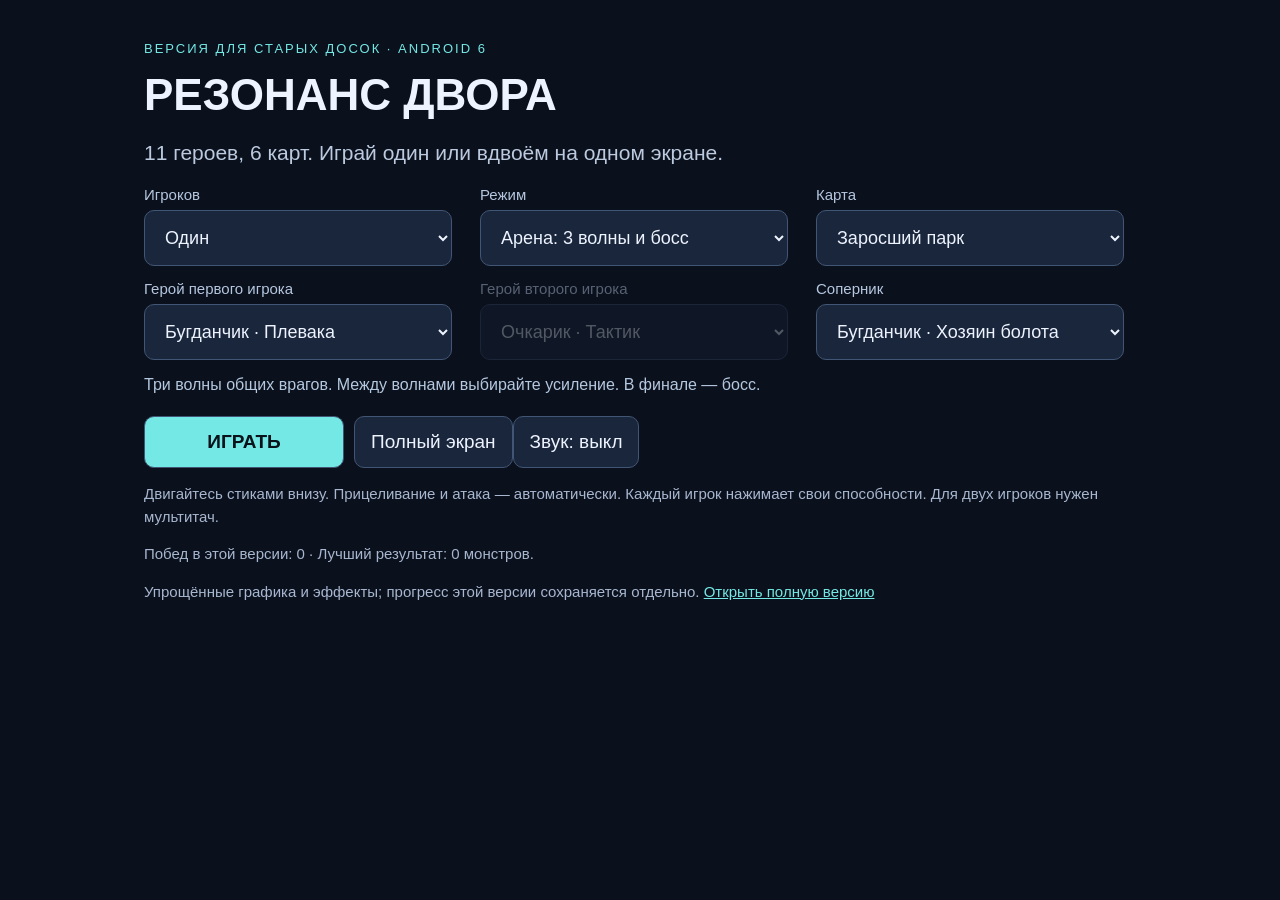
==== legacy/index.html @ 54c5effa "Add ES5 Canvas edition and route Android 6 away from WebAssembly" ====
<!doctype html>
<html lang="ru"><head><meta charset="utf-8"><meta name="viewport" content="width=device-width, initial-scale=1, maximum-scale=1, user-scalable=no"><title>Резонанс Двора — Android 6</title><link rel="icon" href="../favicon.png"><link rel="stylesheet" href="legacy.css?v=1"><script>window.onerror=function(message){var e=document.getElementById('startup');if(e){e.style.display='block';e.innerHTML='Не удалось запустить игру: '+String(message).replace(/[<>]/g,'');}return false;};</script></head>
<body>
<div id="startup">Открывается версия для старых досок…</div>
<div id="menu" class="screen"><div class="menu-card"><p class="eyebrow">ВЕРСИЯ ДЛЯ СТАРЫХ ДОСОК · ANDROID 6</p><h1>РЕЗОНАНС ДВОРА</h1><p class="intro">11 героев, 6 карт. Играй один или вдвоём на одном экране.</p>
<div class="row"><label>Игроков<select id="count"><option value="1">Один</option><option value="2">Двое</option></select></label><label>Режим<select id="mode"><option value="arena">Арена: 3 волны и босс</option></select></label><label>Карта<select id="map"></select></label></div>
<div class="row"><label>Герой первого игрока<select id="hero1"></select></label><label id="second-choice">Герой второго игрока<select id="hero2"></select></label><label>Соперник<select id="boss"></select></label></div>
<p id="mode-description"></p><p id="menu-error" class="warning"></p><button id="play" class="primary">ИГРАТЬ</button><button id="menu-fullscreen">Полный экран</button><button id="sound">Звук: выкл</button><p class="hint">Двигайтесь стиками внизу. Прицеливание и атака — автоматически. Каждый игрок нажимает свои способности. Для двух игроков нужен мультитач.</p><p id="record" class="hint"></p><p class="hint">Упрощённые графика и эффекты; прогресс этой версии сохраняется отдельно. <a href="../?engine=full">Открыть полную версию</a></p></div></div>
<canvas id="game" width="1280" height="720"></canvas>
<div id="dock" class="solo">
<div id="panel1" class="player-panel"><div id="status1" class="player-status">ИГРОК 1</div><div class="player-body"><div id="stick1" class="stick"><div class="knob"></div><span>ДВИЖЕНИЕ</span></div><div class="actions"><button id="skill1">Приём</button><button id="ult1">Ульта</button><button id="dash1">Рывок</button></div></div></div>
<div id="panel2" class="player-panel"><div id="status2" class="player-status">ИГРОК 2</div><div class="player-body"><div id="stick2" class="stick"><div class="knob"></div><span>ДВИЖЕНИЕ</span></div><div class="actions"><button id="skill2">Приём</button><button id="ult2">Ульта</button><button id="dash2">Рывок</button></div></div></div>
<div class="dock-tools"><button id="pause">Пауза</button><button id="fullscreen">Полный экран</button><button id="leave">В меню</button></div></div>
<div id="overlay" class="screen"><div class="modal-card"><h2 id="overlay-title"></h2><p id="overlay-text"></p><div id="overlay-buttons"></div></div></div>
<script src="data.js?v=1"></script><script src="legacy.js?v=1"></script>
</body></html>
---- legacy/legacy.css ----
html,body{margin:0;padding:0;width:100%;height:100%;overflow:hidden;background:#0b101d;color:#edf3ff;font-family:Arial,sans-serif;-webkit-user-select:none;user-select:none}*{box-sizing:border-box}button,select{font-family:Arial,sans-serif;font-size:19px;min-height:52px;border:1px solid #415674;border-radius:10px;background:#1a263c;color:#edf3ff;padding:10px 16px}button{cursor:pointer;-webkit-tap-highlight-color:transparent}button:active{background:#31516a}button:disabled{opacity:.4}button.primary{background:#73e8e4;color:#08121a;font-weight:bold}a{color:#73e8e4}.screen{position:fixed;top:0;left:0;width:100%;height:100%;z-index:10;overflow:auto;background:#0b101d;text-align:center}.menu-card{max-width:1040px;margin:0 auto;padding:28px 24px 18px;text-align:left}.eyebrow{font-size:13px;letter-spacing:2px;color:#73e8e4}h1{font-size:44px;margin:14px 0}h2{font-size:30px;color:#73e8e4}.intro{font-size:21px;color:#bbcade}.row{display:-webkit-flex;display:flex;gap:16px;margin:14px 0}.row label{display:block;-webkit-flex:1;flex:1;min-width:0;padding-right:12px;font-size:15px;color:#b5c7df}.row select{display:block;width:100%;margin-top:7px;font-size:18px;min-height:56px}.hint{font-size:15px;color:#a7b7cf;line-height:1.5}.warning{color:#ffcc78}#mode-description{min-height:24px;color:#b4c8df;font-size:16px}#play{min-width:200px;margin-right:10px}#game{position:fixed;display:none;padding:0;border:0;margin:0;touch-action:none}#startup{position:fixed;top:0;left:0;z-index:100;background:#283548;color:#fff;font-size:20px;padding:16px;width:100%}#dock{display:none;position:fixed;bottom:0;left:0;width:100%;padding:8px 16px;background:#111b2d;touch-action:none;border-top:1px solid #425674;text-align:center}#dock:after{content:'';display:block;clear:both}.player-panel{display:inline-block;vertical-align:top;width:47%;max-width:680px;padding:8px 12px;margin:0 7px;border:2px solid #73e8e4;border-radius:12px;text-align:left}#panel2{border-color:#ffcc78}#dock.solo .player-panel{width:100%;max-width:900px}#dock.solo #panel2{display:none}.player-status{font-size:18px;color:#73e8e4;height:30px;white-space:nowrap;overflow:hidden}#panel2 .player-status{color:#ffcc78}.player-body{display:-webkit-flex;display:flex;-webkit-align-items:center;align-items:center}.stick{width:140px;height:140px;border:2px solid #42627d;border-radius:70px;position:relative;display:inline-block;background:#172a3d;touch-action:none;-webkit-flex-shrink:0;flex-shrink:0}.knob{position:absolute;width:56px;height:56px;left:40px;top:40px;border:2px solid #73e8e4;border-radius:28px;background:#2d4d59;pointer-events:none}.stick span{position:absolute;bottom:8px;left:0;right:0;text-align:center;color:#aebed3;font-size:11px;pointer-events:none}#stick2 .knob{border-color:#ffcc78;background:#53452e}.actions{-webkit-flex:1;flex:1;padding-left:12px}.actions button{width:100%;display:block;min-height:44px;margin:3px 0;font-size:17px}.dock-tools{padding-top:7px}.dock-tools button{min-height:40px;font-size:16px;padding:5px 20px;margin:0 4px}#overlay{display:none;background:rgba(5,10,20,.93);z-index:20}.modal-card{max-width:800px;margin:12vh auto 0;padding:24px}.modal-card p{font-size:21px;line-height:1.5;color:#bdcce2}.modal-card button{margin:7px;min-height:64px;font-size:21px}.down{opacity:.45}@media(min-width:2600px){#dock{padding:14px 24px}.player-panel{max-width:930px;padding:14px 20px;margin:0 12px}.player-status{font-size:26px;height:42px}.stick{width:200px;height:200px;border-radius:100px}.knob{width:80px;height:80px;left:58px;top:58px;border-radius:40px}.stick span{font-size:17px;bottom:12px}.actions button{font-size:25px;min-height:63px;margin:4px 0}.dock-tools button{font-size:24px;min-height:58px}.menu-card{max-width:1500px;padding-top:70px}.row select{font-size:26px;min-height:78px}.row label{font-size:22px}h1{font-size:66px}.intro{font-size:30px}.hint,#mode-description{font-size:23px}.menu-card button{font-size:26px;min-height:74px}}@media(max-width:1000px){.menu-card{padding:16px}h1{font-size:32px}.row{margin:8px 0}.row select{font-size:14px;min-height:44px}.row label{font-size:12px}.intro{font-size:17px}.hint{font-size:12px}#dock{padding:5px}.player-panel{padding:5px;margin:0 2px;width:48%}.player-status{font-size:12px;height:22px}.stick{width:96px;height:96px;border-radius:48px}.knob{width:40px;height:40px;left:26px;top:26px;border-radius:20px}.stick span{font-size:8px;bottom:5px}.actions{padding-left:6px}.actions button{min-height:30px;font-size:12px;padding:4px}.dock-tools button{min-height:32px;font-size:12px;padding:5px 14px}.modal-card{margin-top:3vh}.modal-card p{font-size:16px}.modal-card button{min-height:44px;font-size:16px}}@media(max-width:550px){h1{font-size:27px}.row{display:block}.row label{margin-bottom:8px;padding-right:0}.menu-card{padding:14px}button{min-height:44px;font-size:15px}#play{min-width:140px}.player-body{display:block}.stick{display:block;margin:0 auto}.actions{padding-left:0}.player-panel{width:48%;margin:0 1px;padding:4px}.player-status{font-size:10px}.actions button{font-size:11px}.modal-card{padding:15px}}
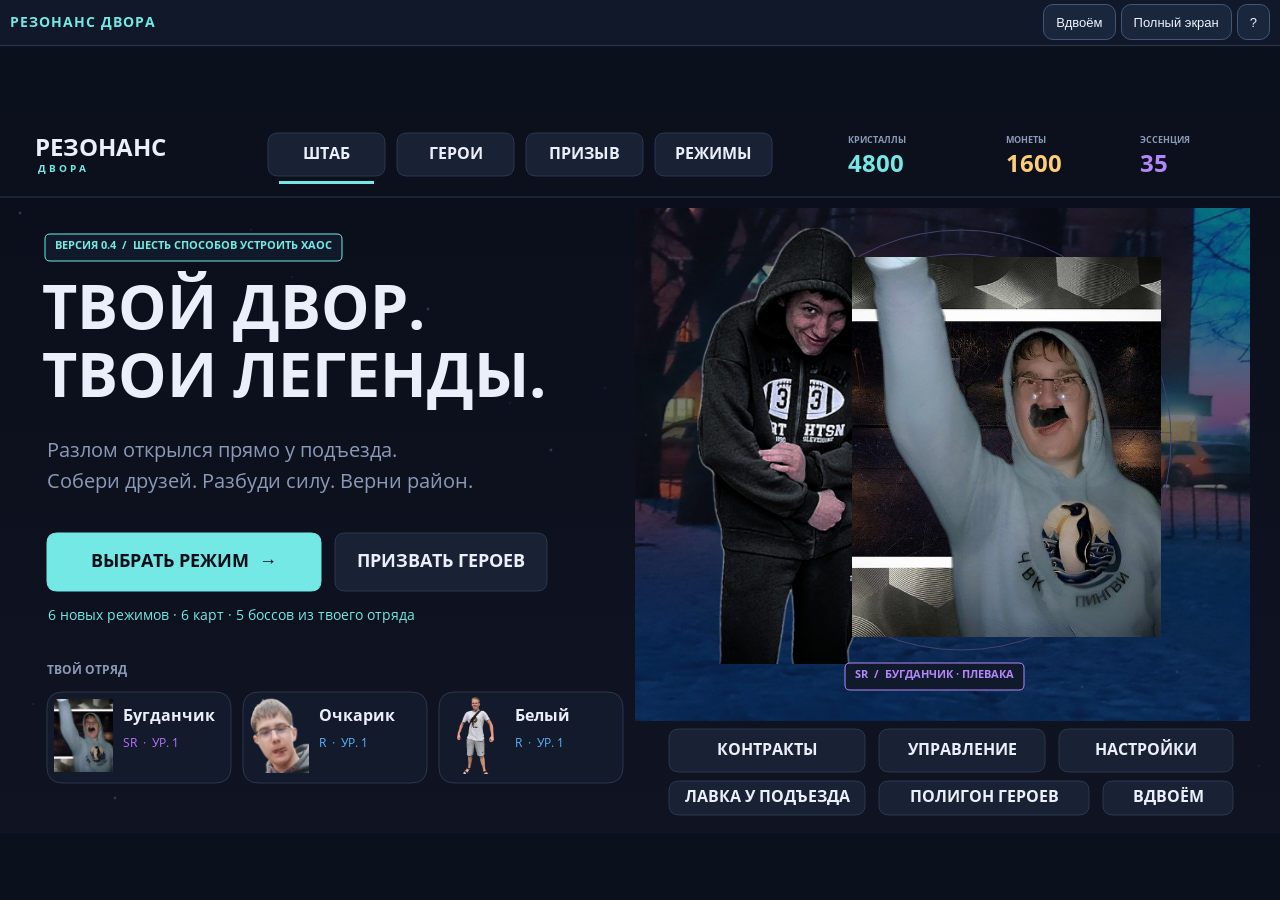
==== commit 2b4ee801: "Restore original menus and progression for Android 6 boards" ====
--- a/legacy/index.html
+++ b/legacy/index.html
@@ -1,16 +1,17 @@
 <!doctype html>
-<html lang="ru"><head><meta charset="utf-8"><meta name="viewport" content="width=device-width, initial-scale=1, maximum-scale=1, user-scalable=no"><title>Резонанс Двора — Android 6</title><link rel="icon" href="../favicon.png"><link rel="stylesheet" href="legacy.css?v=1"><script>window.onerror=function(message){var e=document.getElementById('startup');if(e){e.style.display='block';e.innerHTML='Не удалось запустить игру: '+String(message).replace(/[<>]/g,'');}return false;};</script></head>
+<html lang="ru"><head><meta charset="utf-8"><meta name="viewport" content="width=device-width, initial-scale=1, maximum-scale=1, user-scalable=no"><title>Резонанс Двора — Большой район</title><link rel="icon" href="../favicon.png"><link rel="stylesheet" href="legacy.css?v=23a2868c2582"><script>window.onerror=function(message){var e=document.getElementById('startup');if(e){e.style.display='block';e.innerHTML='Не удалось запустить игру: '+String(message).replace(/[<>]/g,'');}return false;};</script></head>
 <body>
-<div id="startup">Открывается версия для старых досок…</div>
-<div id="menu" class="screen"><div class="menu-card"><p class="eyebrow">ВЕРСИЯ ДЛЯ СТАРЫХ ДОСОК · ANDROID 6</p><h1>РЕЗОНАНС ДВОРА</h1><p class="intro">11 героев, 6 карт. Играй один или вдвоём на одном экране.</p>
-<div class="row"><label>Игроков<select id="count"><option value="1">Один</option><option value="2">Двое</option></select></label><label>Режим<select id="mode"><option value="arena">Арена: 3 волны и босс</option></select></label><label>Карта<select id="map"></select></label></div>
-<div class="row"><label>Герой первого игрока<select id="hero1"></select></label><label id="second-choice">Герой второго игрока<select id="hero2"></select></label><label>Соперник<select id="boss"></select></label></div>
-<p id="mode-description"></p><p id="menu-error" class="warning"></p><button id="play" class="primary">ИГРАТЬ</button><button id="menu-fullscreen">Полный экран</button><button id="sound">Звук: выкл</button><p class="hint">Двигайтесь стиками внизу. Прицеливание и атака — автоматически. Каждый игрок нажимает свои способности. Для двух игроков нужен мультитач.</p><p id="record" class="hint"></p><p class="hint">Упрощённые графика и эффекты; прогресс этой версии сохраняется отдельно. <a href="../?engine=full">Открыть полную версию</a></p></div></div>
+<div id="startup">Открывается Резонанс Двора…</div>
+<div id="board-tools"><strong>РЕЗОНАНС ДВОРА</strong><button id="ui-coop">Вдвоём</button><button id="ui-fullscreen">Полный экран</button><button id="ui-help">?</button></div>
+<canvas id="interface" width="1280" height="720" aria-label="Меню Резонанс Двора"></canvas>
+<div id="menu" style="display:none"><select id="count"><option value="1">Один</option><option value="2">Двое</option></select><select id="mode"><option value="arena">Арена</option></select><select id="map"></select><select id="hero1"></select><span id="second-choice"><select id="hero2"></select></span><select id="boss"></select><p id="mode-description"></p><p id="menu-error"></p><p id="record"></p><button id="play"></button><button id="menu-fullscreen"></button><button id="sound"></button></div>
 <canvas id="game" width="1280" height="720"></canvas>
 <div id="dock" class="solo">
-<div id="panel1" class="player-panel"><div id="status1" class="player-status">ИГРОК 1</div><div class="player-body"><div id="stick1" class="stick"><div class="knob"></div><span>ДВИЖЕНИЕ</span></div><div class="actions"><button id="skill1">Приём</button><button id="ult1">Ульта</button><button id="dash1">Рывок</button></div></div></div>
-<div id="panel2" class="player-panel"><div id="status2" class="player-status">ИГРОК 2</div><div class="player-body"><div id="stick2" class="stick"><div class="knob"></div><span>ДВИЖЕНИЕ</span></div><div class="actions"><button id="skill2">Приём</button><button id="ult2">Ульта</button><button id="dash2">Рывок</button></div></div></div>
-<div class="dock-tools"><button id="pause">Пауза</button><button id="fullscreen">Полный экран</button><button id="leave">В меню</button></div></div>
+<div id="panel1" class="player-panel"><div id="status1" class="player-status">ИГРОК 1</div><div class="player-body"><div id="stick1" class="stick"><div class="knob"></div><span>ДВИЖЕНИЕ</span></div><div class="actions"><button id="skill1">Приём</button><button id="ult1">Ульта</button><button id="dash1">Рывок</button><button id="reload1">Перезарядка</button></div></div></div>
+<div id="panel2" class="player-panel"><div id="status2" class="player-status">ИГРОК 2</div><div class="player-body"><div id="stick2" class="stick"><div class="knob"></div><span>ДВИЖЕНИЕ</span></div><div class="actions"><button id="skill2">Приём</button><button id="ult2">Ульта</button><button id="dash2">Рывок</button><button id="reload2">Перезарядка</button></div></div></div>
+<div id="team-switch"><button id="team0"></button><button id="team1"></button><button id="team2"></button></div><div id="training-switch"><button id="training-prev">← Герой</button><button id="training-next">Герой →</button></div><div class="dock-tools"><button id="pause">Пауза</button><button id="fullscreen">Полный экран</button><button id="leave">В меню</button></div></div>
 <div id="overlay" class="screen"><div class="modal-card"><h2 id="overlay-title"></h2><p id="overlay-text"></p><div id="overlay-buttons"></div></div></div>
-<script src="data.js?v=1"></script><script src="legacy.js?v=1"></script>
+<input id="import-save" type="file" accept="application/json,.json" style="display:none">
+<div id="cinema"><video id="edit-video" src="../media/edit3000.mp4" controls playsinline preload="none"></video><button id="video-close">Вернуться в игру</button></div>
+<script src="data.js?v=90efd17b6667"></script><script src="profile.js?v=34d6279c6700"></script><script src="legacy.js?v=a409182c2b29"></script><script src="shell.js?v=c9a93721d4a7"></script>
 </body></html>
--- a/legacy/legacy.css
+++ b/legacy/legacy.css
@@ -1 +1,4 @@
 html,body{margin:0;padding:0;width:100%;height:100%;overflow:hidden;background:#0b101d;color:#edf3ff;font-family:Arial,sans-serif;-webkit-user-select:none;user-select:none}*{box-sizing:border-box}button,select{font-family:Arial,sans-serif;font-size:19px;min-height:52px;border:1px solid #415674;border-radius:10px;background:#1a263c;color:#edf3ff;padding:10px 16px}button{cursor:pointer;-webkit-tap-highlight-color:transparent}button:active{background:#31516a}button:disabled{opacity:.4}button.primary{background:#73e8e4;color:#08121a;font-weight:bold}a{color:#73e8e4}.screen{position:fixed;top:0;left:0;width:100%;height:100%;z-index:10;overflow:auto;background:#0b101d;text-align:center}.menu-card{max-width:1040px;margin:0 auto;padding:28px 24px 18px;text-align:left}.eyebrow{font-size:13px;letter-spacing:2px;color:#73e8e4}h1{font-size:44px;margin:14px 0}h2{font-size:30px;color:#73e8e4}.intro{font-size:21px;color:#bbcade}.row{display:-webkit-flex;display:flex;gap:16px;margin:14px 0}.row label{display:block;-webkit-flex:1;flex:1;min-width:0;padding-right:12px;font-size:15px;color:#b5c7df}.row select{display:block;width:100%;margin-top:7px;font-size:18px;min-height:56px}.hint{font-size:15px;color:#a7b7cf;line-height:1.5}.warning{color:#ffcc78}#mode-description{min-height:24px;color:#b4c8df;font-size:16px}#play{min-width:200px;margin-right:10px}#game{position:fixed;display:none;padding:0;border:0;margin:0;touch-action:none}#startup{position:fixed;top:0;left:0;z-index:100;background:#283548;color:#fff;font-size:20px;padding:16px;width:100%}#dock{display:none;position:fixed;bottom:0;left:0;width:100%;padding:8px 16px;background:#111b2d;touch-action:none;border-top:1px solid #425674;text-align:center}#dock:after{content:'';display:block;clear:both}.player-panel{display:inline-block;vertical-align:top;width:47%;max-width:680px;padding:8px 12px;margin:0 7px;border:2px solid #73e8e4;border-radius:12px;text-align:left}#panel2{border-color:#ffcc78}#dock.solo .player-panel{width:100%;max-width:900px}#dock.solo #panel2{display:none}.player-status{font-size:18px;color:#73e8e4;height:30px;white-space:nowrap;overflow:hidden}#panel2 .player-status{color:#ffcc78}.player-body{display:-webkit-flex;display:flex;-webkit-align-items:center;align-items:center}.stick{width:140px;height:140px;border:2px solid #42627d;border-radius:70px;position:relative;display:inline-block;background:#172a3d;touch-action:none;-webkit-flex-shrink:0;flex-shrink:0}.knob{position:absolute;width:56px;height:56px;left:40px;top:40px;border:2px solid #73e8e4;border-radius:28px;background:#2d4d59;pointer-events:none}.stick span{position:absolute;bottom:8px;left:0;right:0;text-align:center;color:#aebed3;font-size:11px;pointer-events:none}#stick2 .knob{border-color:#ffcc78;background:#53452e}.actions{-webkit-flex:1;flex:1;padding-left:12px}.actions button{width:100%;display:block;min-height:44px;margin:3px 0;font-size:17px}.dock-tools{padding-top:7px}.dock-tools button{min-height:40px;font-size:16px;padding:5px 20px;margin:0 4px}#overlay{display:none;background:rgba(5,10,20,.93);z-index:20}.modal-card{max-width:800px;margin:12vh auto 0;padding:24px}.modal-card p{font-size:21px;line-height:1.5;color:#bdcce2}.modal-card button{margin:7px;min-height:64px;font-size:21px}.down{opacity:.45}@media(min-width:2600px){#dock{padding:14px 24px}.player-panel{max-width:930px;padding:14px 20px;margin:0 12px}.player-status{font-size:26px;height:42px}.stick{width:200px;height:200px;border-radius:100px}.knob{width:80px;height:80px;left:58px;top:58px;border-radius:40px}.stick span{font-size:17px;bottom:12px}.actions button{font-size:25px;min-height:63px;margin:4px 0}.dock-tools button{font-size:24px;min-height:58px}.menu-card{max-width:1500px;padding-top:70px}.row select{font-size:26px;min-height:78px}.row label{font-size:22px}h1{font-size:66px}.intro{font-size:30px}.hint,#mode-description{font-size:23px}.menu-card button{font-size:26px;min-height:74px}}@media(max-width:1000px){.menu-card{padding:16px}h1{font-size:32px}.row{margin:8px 0}.row select{font-size:14px;min-height:44px}.row label{font-size:12px}.intro{font-size:17px}.hint{font-size:12px}#dock{padding:5px}.player-panel{padding:5px;margin:0 2px;width:48%}.player-status{font-size:12px;height:22px}.stick{width:96px;height:96px;border-radius:48px}.knob{width:40px;height:40px;left:26px;top:26px;border-radius:20px}.stick span{font-size:8px;bottom:5px}.actions{padding-left:6px}.actions button{min-height:30px;font-size:12px;padding:4px}.dock-tools button{min-height:32px;font-size:12px;padding:5px 14px}.modal-card{margin-top:3vh}.modal-card p{font-size:16px}.modal-card button{min-height:44px;font-size:16px}}@media(max-width:550px){h1{font-size:27px}.row{display:block}.row label{margin-bottom:8px;padding-right:0}.menu-card{padding:14px}button{min-height:44px;font-size:15px}#play{min-width:140px}.player-body{display:block}.stick{display:block;margin:0 auto}.actions{padding-left:0}.player-panel{width:48%;margin:0 1px;padding:4px}.player-status{font-size:10px}.actions button{font-size:11px}.modal-card{padding:15px}}
+
+@font-face{font-family:OpenSans;src:url('../game/assets/fonts/regular.ttf') format('truetype');font-weight:400;font-style:normal}@font-face{font-family:OpenSans;src:url('../game/assets/fonts/bold.ttf') format('truetype');font-weight:700;font-style:normal}
+#menu{display:none!important}#interface{position:fixed;z-index:12;touch-action:none;outline:none;padding:0;border:0;margin:0}#board-tools{height:46px;position:fixed;left:0;top:0;right:0;background:#11182a;border-bottom:1px solid #2c364d;z-index:13;text-align:right;padding:4px 10px;font-family:OpenSans,Arial}#board-tools strong{float:left;line-height:36px;color:#73e8e4;font-size:14px;letter-spacing:1px}#board-tools button{font-size:13px;min-height:36px;padding:5px 12px;margin-left:5px}#dock{z-index:15}#cinema{display:none;position:fixed;z-index:40;left:0;right:0;top:0;bottom:0;background:#070913;-webkit-align-items:center;align-items:center;-webkit-justify-content:center;justify-content:center;-webkit-flex-direction:column;flex-direction:column}#cinema video{max-width:96%;max-height:82%}#video-close{margin-top:14px}#team-switch,#training-switch{display:none;padding-top:5px}#team-switch button,#training-switch button{min-height:35px;font-size:14px;padding:5px 16px;margin:0 3px}#dock .actions button{min-height:38px}#dock .player-panel{max-width:730px}#dock.solo .player-panel{max-width:1000px}@media(min-width:2600px){#dock .actions button{min-height:58px}#team-switch button,#training-switch button{min-height:50px;font-size:21px}}@media(max-width:1000px){#dock .actions button{min-height:29px}#team-switch button,#training-switch button{min-height:29px;font-size:11px;padding:4px 7px}#board-tools{height:40px;padding:2px 6px}#board-tools strong{font-size:11px}#board-tools button{font-size:11px;min-height:32px;padding:4px 8px}}
